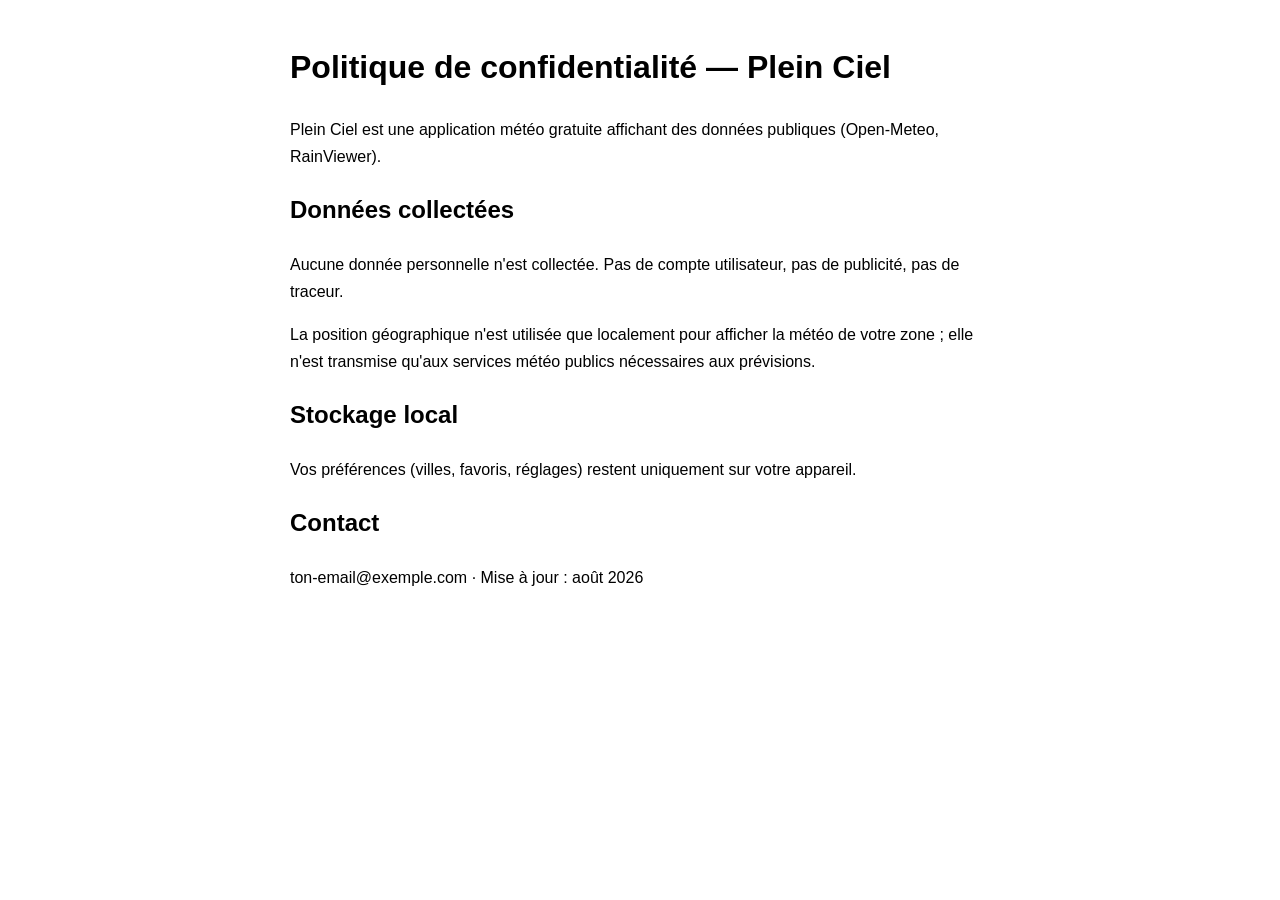
==== confidentialite.html @ 7a5f3744 "Politique de confidentialité (Play Store)" ====
<!DOCTYPE html>
<html lang="fr">
<head>
<meta charset="UTF-8">
<meta name="viewport" content="width=device-width, initial-scale=1.0">
<title>Confidentialité — Plein Ciel</title>
</head>
<body style="font-family:sans-serif;max-width:700px;margin:40px auto;line-height:1.7;padding:0 20px">
<h1>Politique de confidentialité — Plein Ciel</h1>
<p>Plein Ciel est une application météo gratuite affichant des données publiques (Open-Meteo, RainViewer).</p>
<h2>Données collectées</h2>
<p>Aucune donnée personnelle n'est collectée. Pas de compte utilisateur, pas de publicité, pas de traceur.</p>
<p>La position géographique n'est utilisée que localement pour afficher la météo de votre zone ; elle n'est transmise qu'aux services météo publics nécessaires aux prévisions.</p>
<h2>Stockage local</h2>
<p>Vos préférences (villes, favoris, réglages) restent uniquement sur votre appareil.</p>
<h2>Contact</h2>
<p>ton-email@exemple.com · Mise à jour : août 2026</p>
</body>
</html>
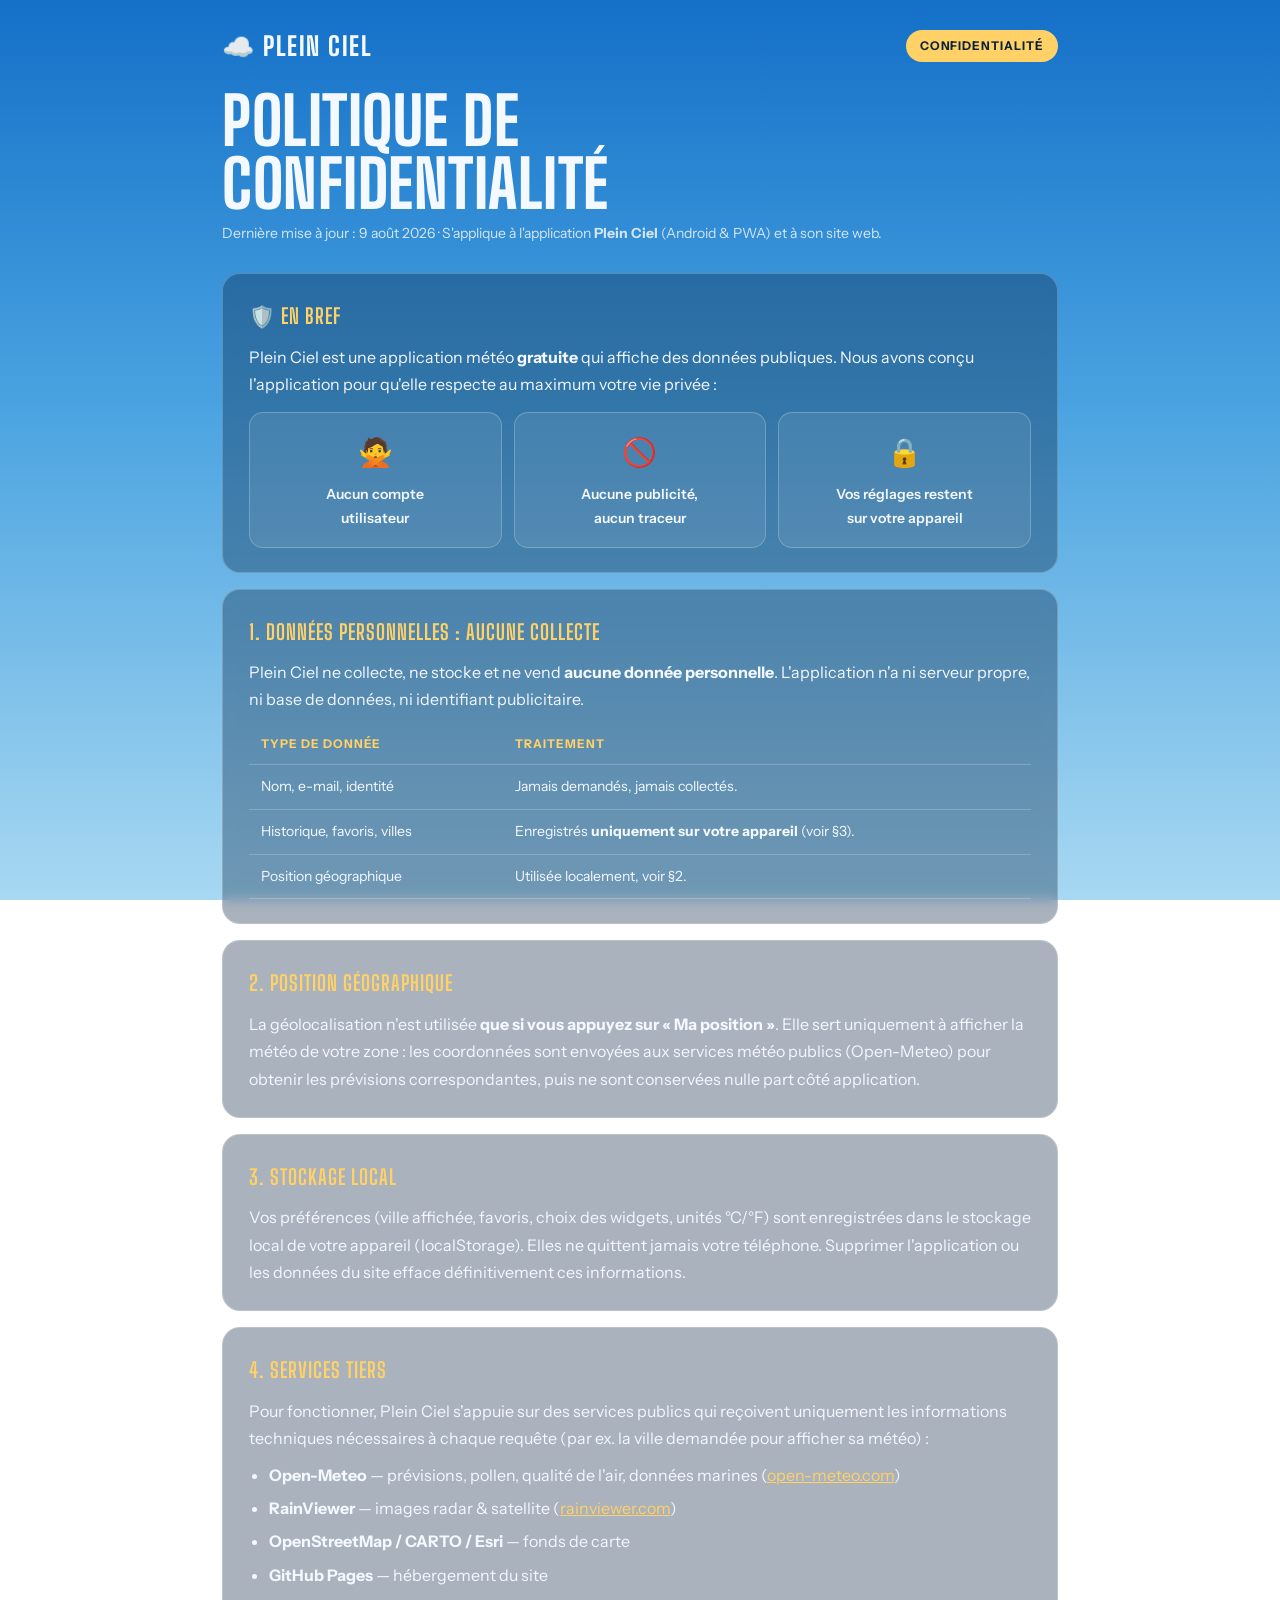
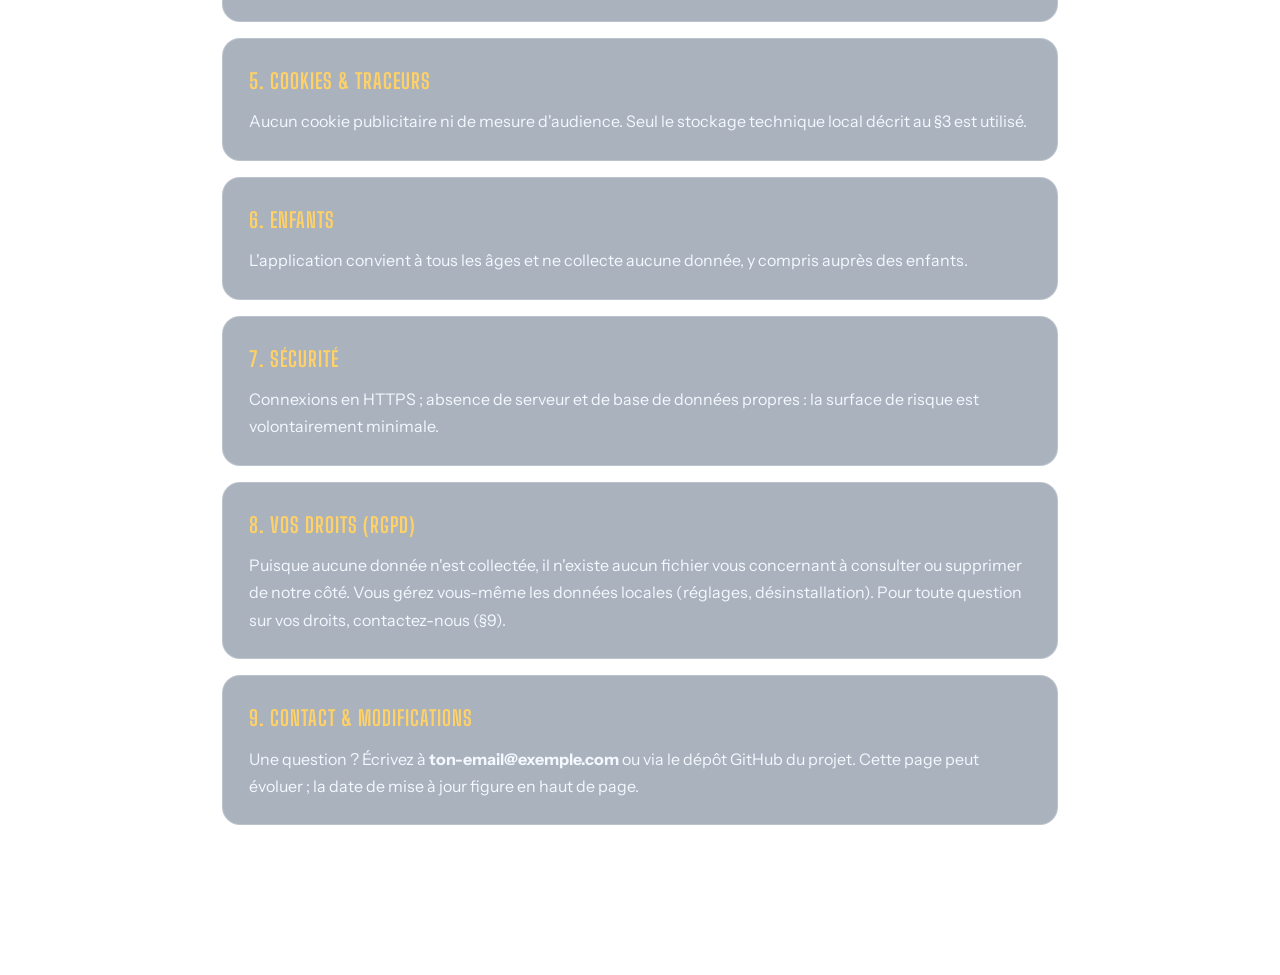
==== commit 4508f21a: "Update confidentialite.html" ====
--- a/confidentialite.html
+++ b/confidentialite.html
@@ -3,17 +3,117 @@
 <head>
 <meta charset="UTF-8">
 <meta name="viewport" content="width=device-width, initial-scale=1.0">
-<title>Confidentialité — Plein Ciel</title>
+<title>Politique de confidentialité — Plein Ciel</title>
+<meta name="description" content="Politique de confidentialité de l'application météo Plein Ciel : aucune donnée personnelle collectée.">
+<link rel="preconnect" href="https://fonts.googleapis.com">
+<link rel="preconnect" href="https://fonts.gstatic.com" crossorigin>
+<link href="https://fonts.googleapis.com/css2?family=Big+Shoulders+Display:wght@700;800&family=Instrument+Sans:wght@400;600;700&display=swap" rel="stylesheet">
+<style>
+:root{--ink:#f4f8ff;--soft:rgba(255,255,255,.78);--accent:#ffd166;--card:rgba(9,35,66,.35);--line:rgba(255,255,255,.22)}
+*{box-sizing:border-box;margin:0}
+body{font-family:'Instrument Sans',system-ui,sans-serif;color:var(--ink);line-height:1.7;
+  background:linear-gradient(180deg,#1470c8,#4aa3e0 45%,#a8d8f2);background-attachment:fixed;min-height:100vh}
+.wrap{max-width:880px;margin:0 auto;padding:0 22px 40px}
+header{display:flex;align-items:center;gap:10px;padding:24px 0 8px}
+.brand{font-family:'Big Shoulders Display';font-weight:800;font-size:26px;letter-spacing:1.5px}
+.badge{margin-left:auto;background:var(--accent);color:#0b2239;font-weight:700;font-size:12px;padding:6px 14px;border-radius:999px;letter-spacing:.08em;text-transform:uppercase}
+h1{font-family:'Big Shoulders Display';font-size:clamp(42px,7vw,66px);font-weight:800;text-transform:uppercase;line-height:.95;letter-spacing:.5px;margin:14px 0 6px}
+.meta{color:var(--soft);font-size:14px;margin-bottom:28px}
+.card{background:var(--card);border:1px solid var(--line);border-radius:18px;padding:24px 26px;backdrop-filter:blur(6px);margin-bottom:16px}
+.card h2{font-family:'Big Shoulders Display';font-size:21px;letter-spacing:1px;text-transform:uppercase;color:var(--accent);margin-bottom:10px}
+.card p{margin-bottom:10px}.card p:last-child{margin-bottom:0}
+.card ul{padding-left:20px;margin:8px 0}.card li{margin:6px 0}
+.card a{color:var(--accent)}
+.hl{display:grid;grid-template-columns:repeat(3,1fr);gap:12px;margin-top:14px}
+.hl div{background:rgba(255,255,255,.08);border:1px solid var(--line);border-radius:14px;padding:16px 10px;text-align:center;font-weight:600;font-size:14px}
+.hl .e{display:block;font-size:28px;margin-bottom:6px}
+table{width:100%;border-collapse:collapse;font-size:14px;margin-top:10px}
+th,td{padding:10px 12px;border-bottom:1px solid var(--line);text-align:left;vertical-align:top}
+th{color:var(--accent);font-size:12px;text-transform:uppercase;letter-spacing:.08em}
+footer{color:var(--soft);font-size:13px;text-align:center;padding:26px 0 46px}
+@media(max-width:640px){.hl{grid-template-columns:1fr}}
+</style>
 </head>
-<body style="font-family:sans-serif;max-width:700px;margin:40px auto;line-height:1.7;padding:0 20px">
-<h1>Politique de confidentialité — Plein Ciel</h1>
-<p>Plein Ciel est une application météo gratuite affichant des données publiques (Open-Meteo, RainViewer).</p>
-<h2>Données collectées</h2>
-<p>Aucune donnée personnelle n'est collectée. Pas de compte utilisateur, pas de publicité, pas de traceur.</p>
-<p>La position géographique n'est utilisée que localement pour afficher la météo de votre zone ; elle n'est transmise qu'aux services météo publics nécessaires aux prévisions.</p>
-<h2>Stockage local</h2>
-<p>Vos préférences (villes, favoris, réglages) restent uniquement sur votre appareil.</p>
-<h2>Contact</h2>
-<p>ton-email@exemple.com · Mise à jour : août 2026</p>
+<body>
+<div class="wrap">
+
+<header>
+  <span class="brand">☁️ PLEIN CIEL</span>
+  <span class="badge">Confidentialité</span>
+</header>
+
+<h1>Politique de<br>confidentialité</h1>
+<p class="meta">Dernière mise à jour : 9 août 2026 · S'applique à l'application <b>Plein Ciel</b> (Android &amp; PWA) et à son site web.</p>
+
+<div class="card">
+  <h2>🛡️ En bref</h2>
+  <p>Plein Ciel est une application météo <b>gratuite</b> qui affiche des données publiques. Nous avons conçu l'application pour qu'elle respecte au maximum votre vie privée :</p>
+  <div class="hl">
+    <div><span class="e">🙅</span>Aucun compte<br>utilisateur</div>
+    <div><span class="e">🚫</span>Aucune publicité,<br>aucun traceur</div>
+    <div><span class="e">🔒</span>Vos réglages restent<br>sur votre appareil</div>
+  </div>
+</div>
+
+<div class="card">
+  <h2>1. Données personnelles : aucune collecte</h2>
+  <p>Plein Ciel ne collecte, ne stocke et ne vend <b>aucune donnée personnelle</b>. L'application n'a ni serveur propre, ni base de données, ni identifiant publicitaire.</p>
+  <table>
+    <tr><th>Type de donnée</th><th>Traitement</th></tr>
+    <tr><td>Nom, e-mail, identité</td><td>Jamais demandés, jamais collectés.</td></tr>
+    <tr><td>Historique, favoris, villes</td><td>Enregistrés <b>uniquement sur votre appareil</b> (voir §3).</td></tr>
+    <tr><td>Position géographique</td><td>Utilisée localement, voir §2.</td></tr>
+  </table>
+</div>
+
+<div class="card">
+  <h2>2. Position géographique</h2>
+  <p>La géolocalisation n'est utilisée <b>que si vous appuyez sur « Ma position »</b>. Elle sert uniquement à afficher la météo de votre zone : les coordonnées sont envoyées aux services météo publics (Open-Meteo) pour obtenir les prévisions correspondantes, puis ne sont conservées nulle part côté application.</p>
+</div>
+
+<div class="card">
+  <h2>3. Stockage local</h2>
+  <p>Vos préférences (ville affichée, favoris, choix des widgets, unités °C/°F) sont enregistrées dans le stockage local de votre appareil (localStorage). Elles ne quittent jamais votre téléphone. Supprimer l'application ou les données du site efface définitivement ces informations.</p>
+</div>
+
+<div class="card">
+  <h2>4. Services tiers</h2>
+  <p>Pour fonctionner, Plein Ciel s'appuie sur des services publics qui reçoivent uniquement les informations techniques nécessaires à chaque requête (par ex. la ville demandée pour afficher sa météo) :</p>
+  <ul>
+    <li><b>Open-Meteo</b> — prévisions, pollen, qualité de l'air, données marines (<a href="https://open-meteo.com" target="_blank" rel="noopener">open-meteo.com</a>)</li>
+    <li><b>RainViewer</b> — images radar &amp; satellite (<a href="https://www.rainviewer.com" target="_blank" rel="noopener">rainviewer.com</a>)</li>
+    <li><b>OpenStreetMap / CARTO / Esri</b> — fonds de carte</li>
+    <li><b>GitHub Pages</b> — hébergement du site</li>
+  </ul>
+</div>
+
+<div class="card">
+  <h2>5. Cookies &amp; traceurs</h2>
+  <p>Aucun cookie publicitaire ni de mesure d'audience. Seul le stockage technique local décrit au §3 est utilisé.</p>
+</div>
+
+<div class="card">
+  <h2>6. Enfants</h2>
+  <p>L'application convient à tous les âges et ne collecte aucune donnée, y compris auprès des enfants.</p>
+</div>
+
+<div class="card">
+  <h2>7. Sécurité</h2>
+  <p>Connexions en HTTPS ; absence de serveur et de base de données propres : la surface de risque est volontairement minimale.</p>
+</div>
+
+<div class="card">
+  <h2>8. Vos droits (RGPD)</h2>
+  <p>Puisque aucune donnée n'est collectée, il n'existe aucun fichier vous concernant à consulter ou supprimer de notre côté. Vous gérez vous-même les données locales (réglages, désinstallation). Pour toute question sur vos droits, contactez-nous (§9).</p>
+</div>
+
+<div class="card">
+  <h2>9. Contact &amp; modifications</h2>
+  <p>Une question ? Écrivez à <b>ton-email@exemple.com</b> ou via le dépôt GitHub du projet. Cette page peut évoluer ; la date de mise à jour figure en haut de page.</p>
+</div>
+
+<footer>☁️ Plein Ciel — application gratuite faite avec ❤️ · données ouvertes Open-Meteo &amp; RainViewer · 2026</footer>
+
+</div>
 </body>
-</html>+</html>
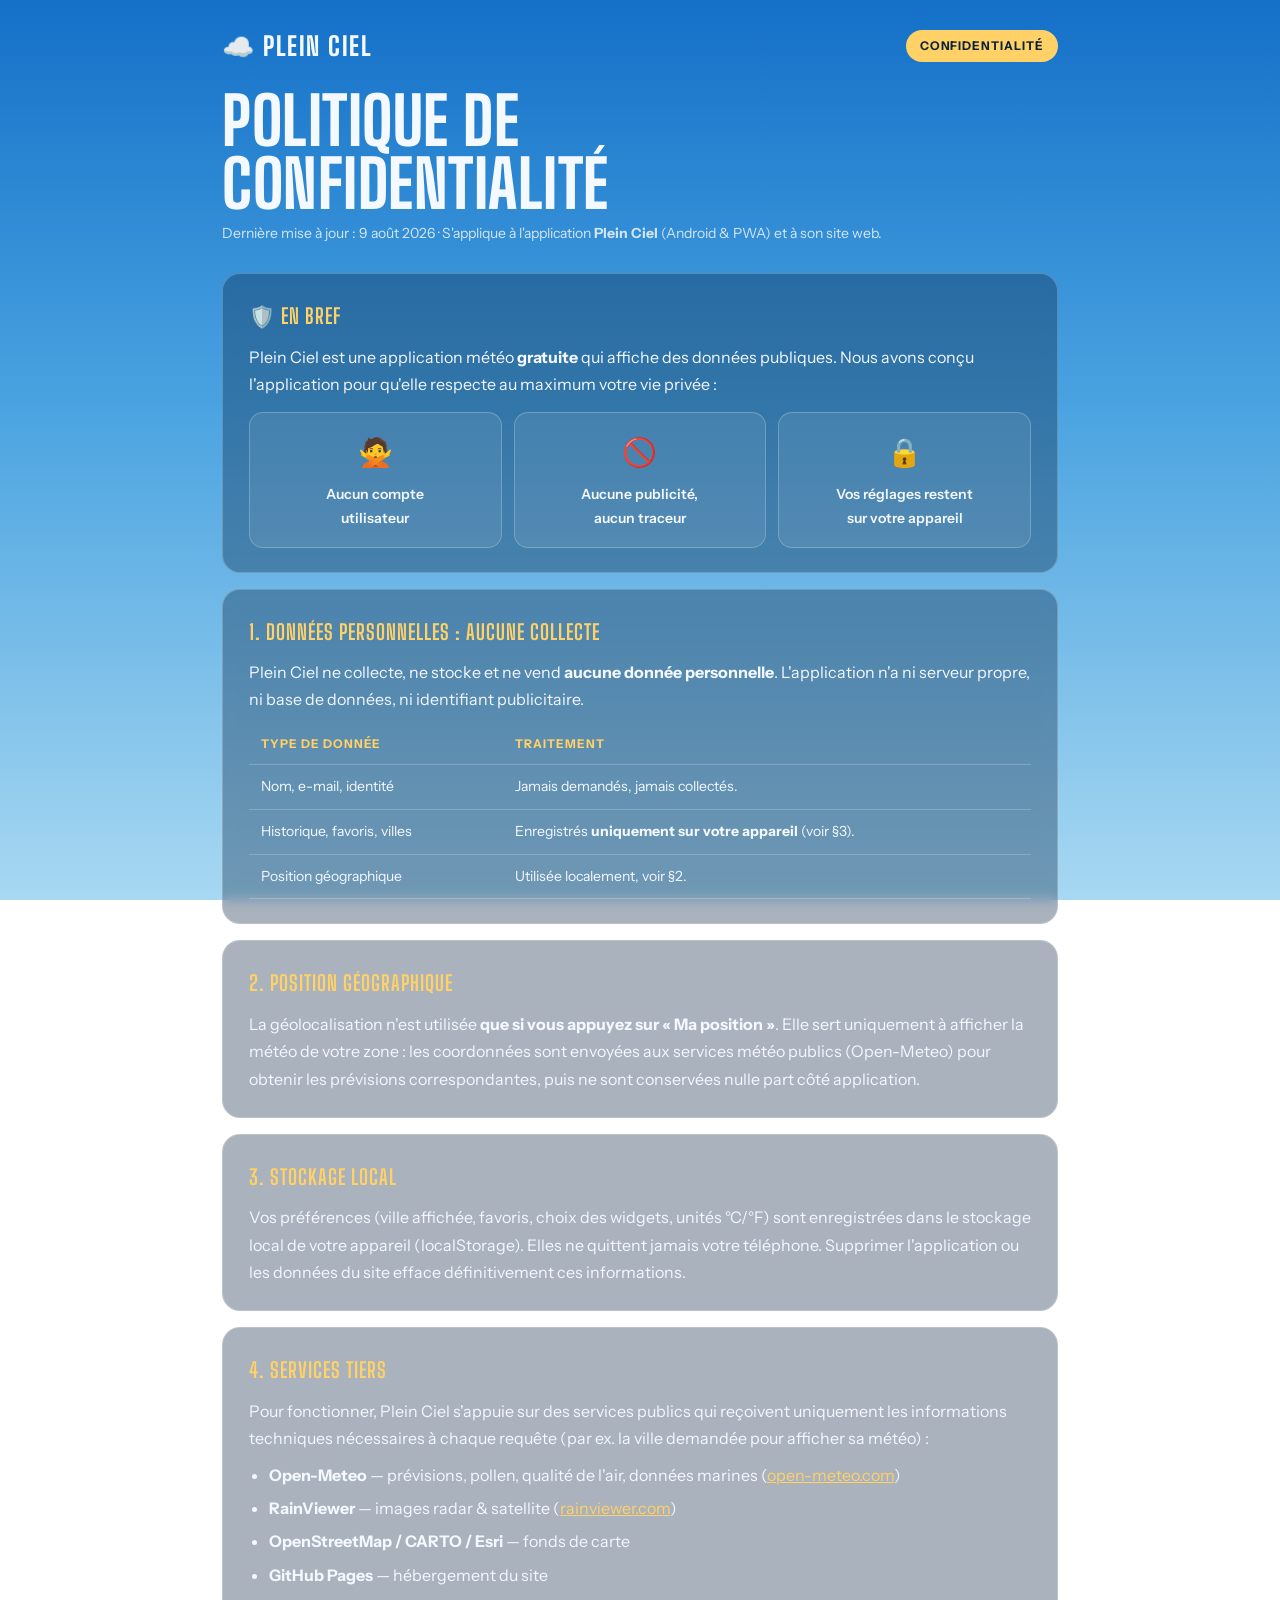
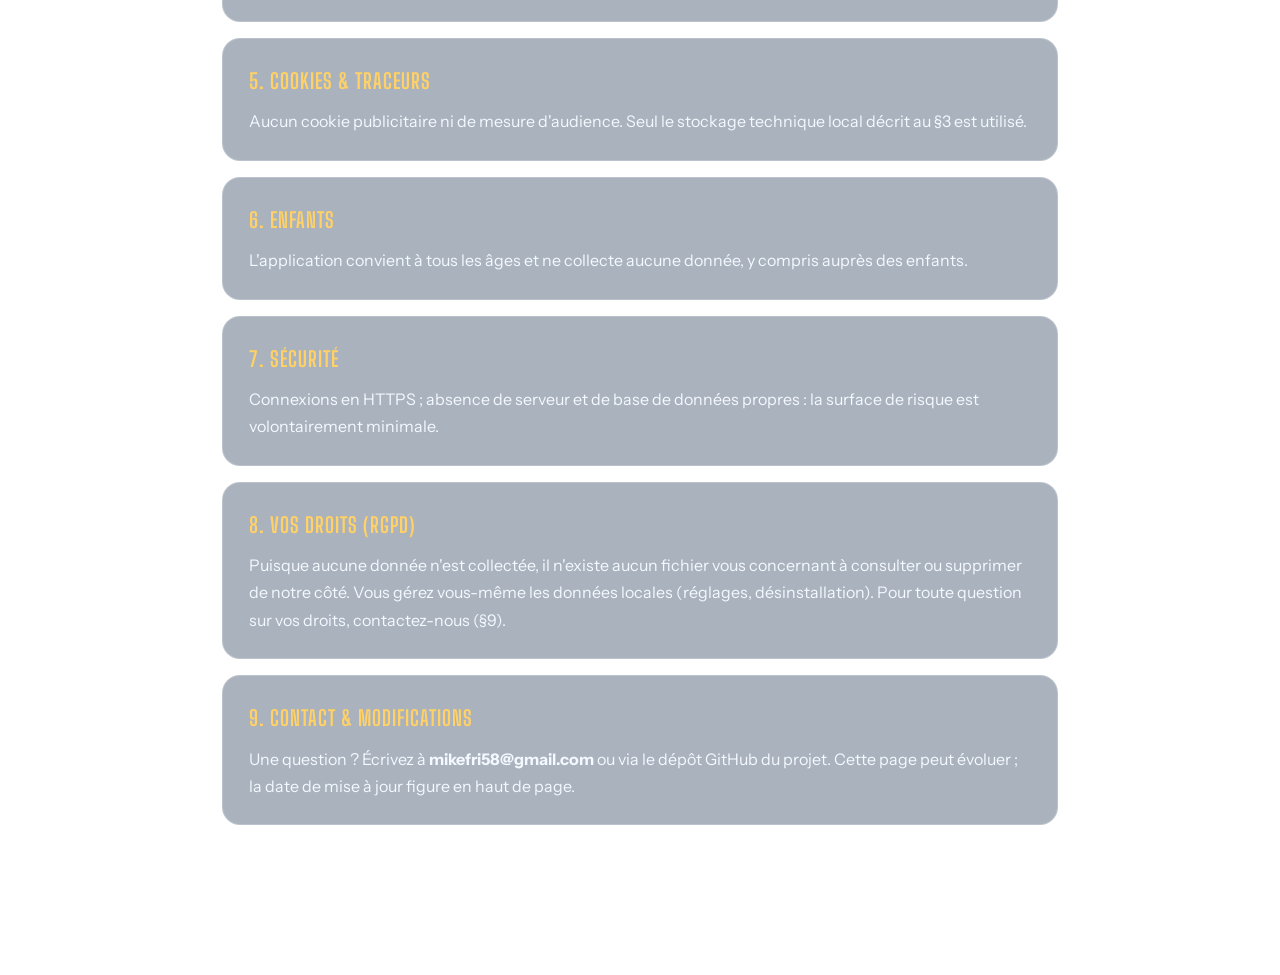
==== commit 8f9f4a25: "Update confidentialite.html" ====
--- a/confidentialite.html
+++ b/confidentialite.html
@@ -109,7 +109,7 @@
 
 <div class="card">
   <h2>9. Contact &amp; modifications</h2>
-  <p>Une question ? Écrivez à <b>ton-email@exemple.com</b> ou via le dépôt GitHub du projet. Cette page peut évoluer ; la date de mise à jour figure en haut de page.</p>
+  <p>Une question ? Écrivez à <b>mikefri58@gmail.com</b> ou via le dépôt GitHub du projet. Cette page peut évoluer ; la date de mise à jour figure en haut de page.</p>
 </div>
 
 <footer>☁️ Plein Ciel — application gratuite faite avec ❤️ · données ouvertes Open-Meteo &amp; RainViewer · 2026</footer>
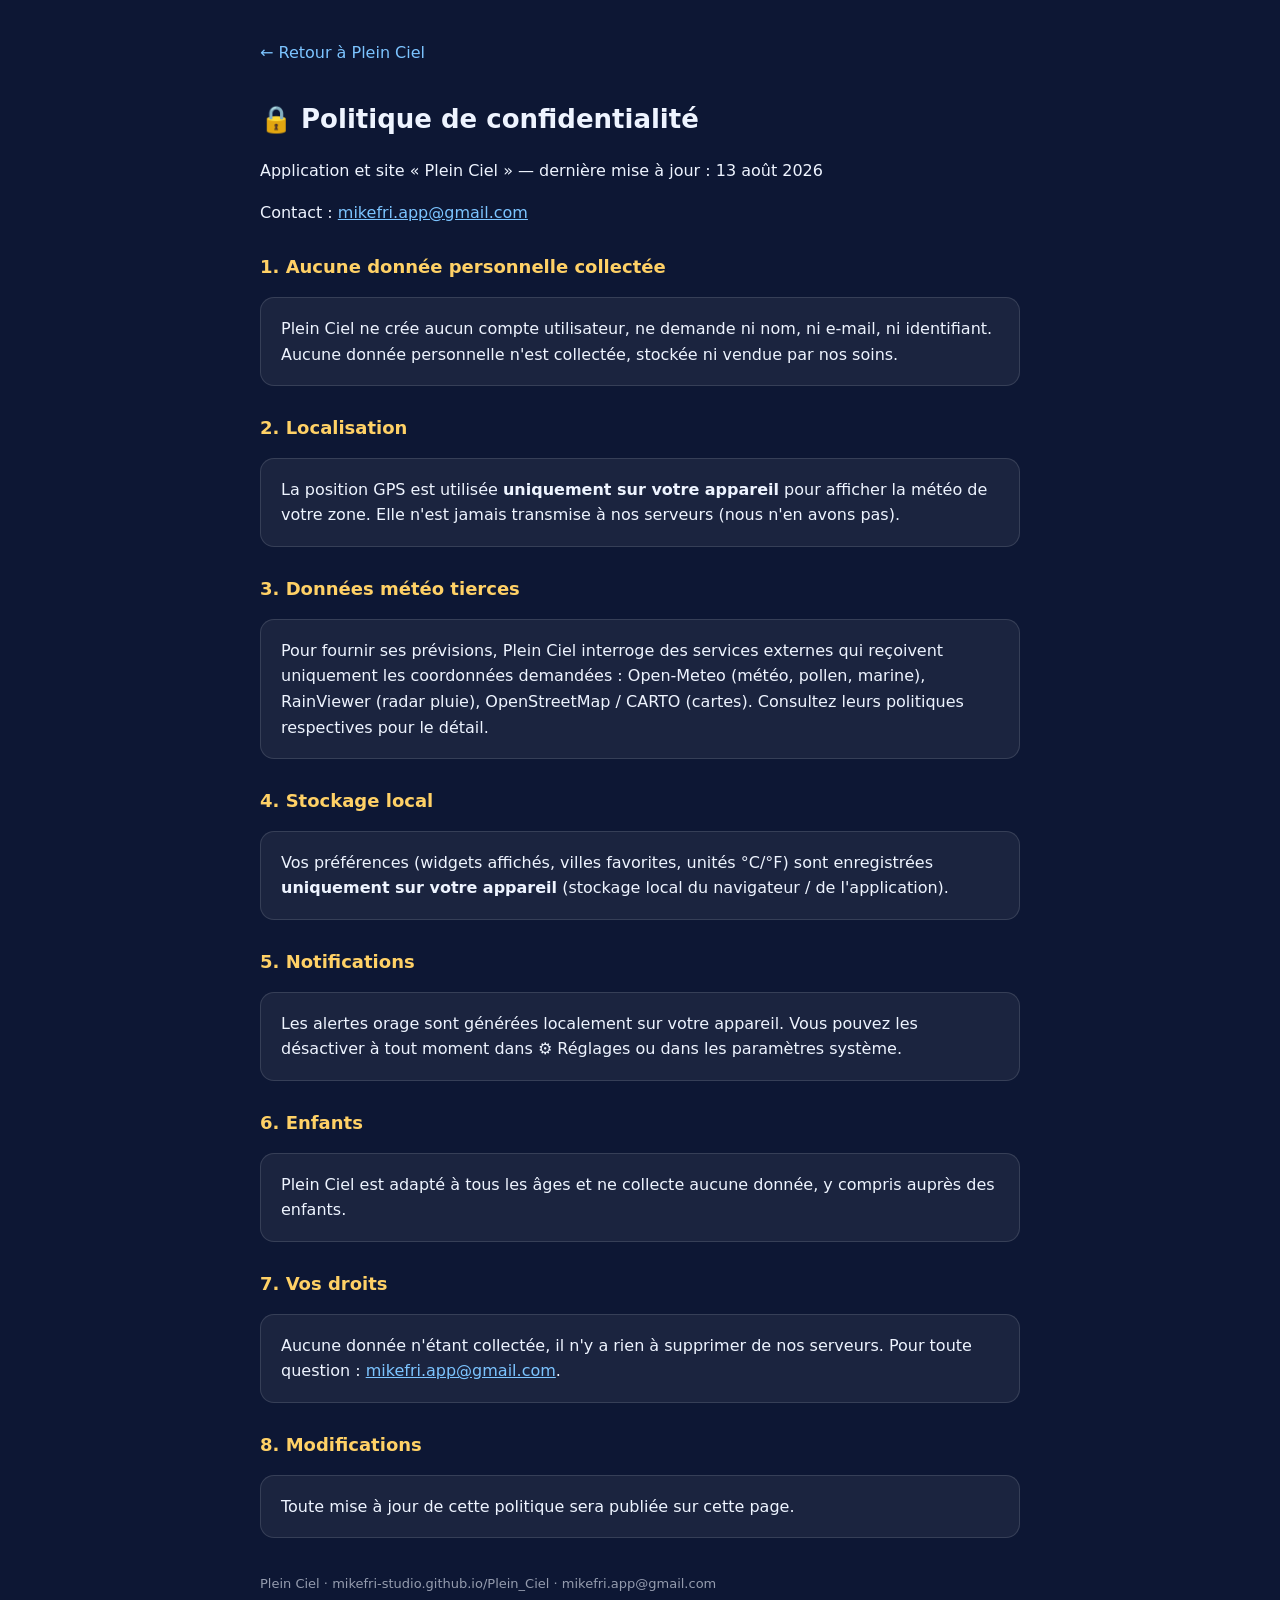
==== commit bd908112: "Politique de confidentialité : nouveau contact mikefri.app@gmail.com" ====
--- a/confidentialite.html
+++ b/confidentialite.html
@@ -2,118 +2,50 @@
 <html lang="fr">
 <head>
 <meta charset="UTF-8">
-<meta name="viewport" content="width=device-width, initial-scale=1.0">
+<meta name="viewport" content="width=device-width, initial-scale=1">
 <title>Politique de confidentialité — Plein Ciel</title>
-<meta name="description" content="Politique de confidentialité de l'application météo Plein Ciel : aucune donnée personnelle collectée.">
-<link rel="preconnect" href="https://fonts.googleapis.com">
-<link rel="preconnect" href="https://fonts.gstatic.com" crossorigin>
-<link href="https://fonts.googleapis.com/css2?family=Big+Shoulders+Display:wght@700;800&family=Instrument+Sans:wght@400;600;700&display=swap" rel="stylesheet">
 <style>
-:root{--ink:#f4f8ff;--soft:rgba(255,255,255,.78);--accent:#ffd166;--card:rgba(9,35,66,.35);--line:rgba(255,255,255,.22)}
-*{box-sizing:border-box;margin:0}
-body{font-family:'Instrument Sans',system-ui,sans-serif;color:var(--ink);line-height:1.7;
-  background:linear-gradient(180deg,#1470c8,#4aa3e0 45%,#a8d8f2);background-attachment:fixed;min-height:100vh}
-.wrap{max-width:880px;margin:0 auto;padding:0 22px 40px}
-header{display:flex;align-items:center;gap:10px;padding:24px 0 8px}
-.brand{font-family:'Big Shoulders Display';font-weight:800;font-size:26px;letter-spacing:1.5px}
-.badge{margin-left:auto;background:var(--accent);color:#0b2239;font-weight:700;font-size:12px;padding:6px 14px;border-radius:999px;letter-spacing:.08em;text-transform:uppercase}
-h1{font-family:'Big Shoulders Display';font-size:clamp(42px,7vw,66px);font-weight:800;text-transform:uppercase;line-height:.95;letter-spacing:.5px;margin:14px 0 6px}
-.meta{color:var(--soft);font-size:14px;margin-bottom:28px}
-.card{background:var(--card);border:1px solid var(--line);border-radius:18px;padding:24px 26px;backdrop-filter:blur(6px);margin-bottom:16px}
-.card h2{font-family:'Big Shoulders Display';font-size:21px;letter-spacing:1px;text-transform:uppercase;color:var(--accent);margin-bottom:10px}
-.card p{margin-bottom:10px}.card p:last-child{margin-bottom:0}
-.card ul{padding-left:20px;margin:8px 0}.card li{margin:6px 0}
-.card a{color:var(--accent)}
-.hl{display:grid;grid-template-columns:repeat(3,1fr);gap:12px;margin-top:14px}
-.hl div{background:rgba(255,255,255,.08);border:1px solid var(--line);border-radius:14px;padding:16px 10px;text-align:center;font-weight:600;font-size:14px}
-.hl .e{display:block;font-size:28px;margin-bottom:6px}
-table{width:100%;border-collapse:collapse;font-size:14px;margin-top:10px}
-th,td{padding:10px 12px;border-bottom:1px solid var(--line);text-align:left;vertical-align:top}
-th{color:var(--accent);font-size:12px;text-transform:uppercase;letter-spacing:.08em}
-footer{color:var(--soft);font-size:13px;text-align:center;padding:26px 0 46px}
-@media(max-width:640px){.hl{grid-template-columns:1fr}}
+  body{margin:0;background:#0d1734;color:#eef4ff;font-family:system-ui,-apple-system,'Segoe UI',Roboto,sans-serif;line-height:1.6}
+  .wrap{max-width:760px;margin:0 auto;padding:40px 20px}
+  h1{font-size:26px} h2{font-size:18px;color:#ffd166;margin-top:28px}
+  a{color:#7cc4ff}
+  .card{background:rgba(255,255,255,.06);border:1px solid rgba(255,255,255,.12);border-radius:14px;padding:18px 20px;margin-top:12px}
+  .back{display:inline-block;margin-bottom:16px;text-decoration:none}
+  footer{opacity:.6;font-size:13px;margin-top:36px}
 </style>
 </head>
 <body>
 <div class="wrap">
+<a class="back" href="./">← Retour à Plein Ciel</a>
+<h1>🔒 Politique de confidentialité</h1>
+<p>Application et site « Plein Ciel » — dernière mise à jour : 13 août 2026</p>
+<p>Contact : <a href="mailto:mikefri.app@gmail.com">mikefri.app@gmail.com</a></p>
 
-<header>
-  <span class="brand">☁️ PLEIN CIEL</span>
-  <span class="badge">Confidentialité</span>
-</header>
+<h2>1. Aucune donnée personnelle collectée</h2>
+<div class="card">Plein Ciel ne crée aucun compte utilisateur, ne demande ni nom, ni e-mail, ni identifiant. Aucune donnée personnelle n'est collectée, stockée ni vendue par nos soins.</div>
 
-<h1>Politique de<br>confidentialité</h1>
-<p class="meta">Dernière mise à jour : 9 août 2026 · S'applique à l'application <b>Plein Ciel</b> (Android &amp; PWA) et à son site web.</p>
+<h2>2. Localisation</h2>
+<div class="card">La position GPS est utilisée <b>uniquement sur votre appareil</b> pour afficher la météo de votre zone. Elle n'est jamais transmise à nos serveurs (nous n'en avons pas).</div>
 
-<div class="card">
-  <h2>🛡️ En bref</h2>
-  <p>Plein Ciel est une application météo <b>gratuite</b> qui affiche des données publiques. Nous avons conçu l'application pour qu'elle respecte au maximum votre vie privée :</p>
-  <div class="hl">
-    <div><span class="e">🙅</span>Aucun compte<br>utilisateur</div>
-    <div><span class="e">🚫</span>Aucune publicité,<br>aucun traceur</div>
-    <div><span class="e">🔒</span>Vos réglages restent<br>sur votre appareil</div>
-  </div>
-</div>
+<h2>3. Données météo tierces</h2>
+<div class="card">Pour fournir ses prévisions, Plein Ciel interroge des services externes qui reçoivent uniquement les coordonnées demandées : Open-Meteo (météo, pollen, marine), RainViewer (radar pluie), OpenStreetMap / CARTO (cartes). Consultez leurs politiques respectives pour le détail.</div>
 
-<div class="card">
-  <h2>1. Données personnelles : aucune collecte</h2>
-  <p>Plein Ciel ne collecte, ne stocke et ne vend <b>aucune donnée personnelle</b>. L'application n'a ni serveur propre, ni base de données, ni identifiant publicitaire.</p>
-  <table>
-    <tr><th>Type de donnée</th><th>Traitement</th></tr>
-    <tr><td>Nom, e-mail, identité</td><td>Jamais demandés, jamais collectés.</td></tr>
-    <tr><td>Historique, favoris, villes</td><td>Enregistrés <b>uniquement sur votre appareil</b> (voir §3).</td></tr>
-    <tr><td>Position géographique</td><td>Utilisée localement, voir §2.</td></tr>
-  </table>
-</div>
+<h2>4. Stockage local</h2>
+<div class="card">Vos préférences (widgets affichés, villes favorites, unités °C/°F) sont enregistrées <b>uniquement sur votre appareil</b> (stockage local du navigateur / de l'application).</div>
 
-<div class="card">
-  <h2>2. Position géographique</h2>
-  <p>La géolocalisation n'est utilisée <b>que si vous appuyez sur « Ma position »</b>. Elle sert uniquement à afficher la météo de votre zone : les coordonnées sont envoyées aux services météo publics (Open-Meteo) pour obtenir les prévisions correspondantes, puis ne sont conservées nulle part côté application.</p>
-</div>
+<h2>5. Notifications</h2>
+<div class="card">Les alertes orage sont générées localement sur votre appareil. Vous pouvez les désactiver à tout moment dans ⚙️ Réglages ou dans les paramètres système.</div>
 
-<div class="card">
-  <h2>3. Stockage local</h2>
-  <p>Vos préférences (ville affichée, favoris, choix des widgets, unités °C/°F) sont enregistrées dans le stockage local de votre appareil (localStorage). Elles ne quittent jamais votre téléphone. Supprimer l'application ou les données du site efface définitivement ces informations.</p>
-</div>
+<h2>6. Enfants</h2>
+<div class="card">Plein Ciel est adapté à tous les âges et ne collecte aucune donnée, y compris auprès des enfants.</div>
 
-<div class="card">
-  <h2>4. Services tiers</h2>
-  <p>Pour fonctionner, Plein Ciel s'appuie sur des services publics qui reçoivent uniquement les informations techniques nécessaires à chaque requête (par ex. la ville demandée pour afficher sa météo) :</p>
-  <ul>
-    <li><b>Open-Meteo</b> — prévisions, pollen, qualité de l'air, données marines (<a href="https://open-meteo.com" target="_blank" rel="noopener">open-meteo.com</a>)</li>
-    <li><b>RainViewer</b> — images radar &amp; satellite (<a href="https://www.rainviewer.com" target="_blank" rel="noopener">rainviewer.com</a>)</li>
-    <li><b>OpenStreetMap / CARTO / Esri</b> — fonds de carte</li>
-    <li><b>GitHub Pages</b> — hébergement du site</li>
-  </ul>
-</div>
+<h2>7. Vos droits</h2>
+<div class="card">Aucune donnée n'étant collectée, il n'y a rien à supprimer de nos serveurs. Pour toute question : <a href="mailto:mikefri.app@gmail.com">mikefri.app@gmail.com</a>.</div>
 
-<div class="card">
-  <h2>5. Cookies &amp; traceurs</h2>
-  <p>Aucun cookie publicitaire ni de mesure d'audience. Seul le stockage technique local décrit au §3 est utilisé.</p>
-</div>
+<h2>8. Modifications</h2>
+<div class="card">Toute mise à jour de cette politique sera publiée sur cette page.</div>
 
-<div class="card">
-  <h2>6. Enfants</h2>
-  <p>L'application convient à tous les âges et ne collecte aucune donnée, y compris auprès des enfants.</p>
-</div>
-
-<div class="card">
-  <h2>7. Sécurité</h2>
-  <p>Connexions en HTTPS ; absence de serveur et de base de données propres : la surface de risque est volontairement minimale.</p>
-</div>
-
-<div class="card">
-  <h2>8. Vos droits (RGPD)</h2>
-  <p>Puisque aucune donnée n'est collectée, il n'existe aucun fichier vous concernant à consulter ou supprimer de notre côté. Vous gérez vous-même les données locales (réglages, désinstallation). Pour toute question sur vos droits, contactez-nous (§9).</p>
-</div>
-
-<div class="card">
-  <h2>9. Contact &amp; modifications</h2>
-  <p>Une question ? Écrivez à <b>mikefri58@gmail.com</b> ou via le dépôt GitHub du projet. Cette page peut évoluer ; la date de mise à jour figure en haut de page.</p>
-</div>
-
-<footer>☁️ Plein Ciel — application gratuite faite avec ❤️ · données ouvertes Open-Meteo &amp; RainViewer · 2026</footer>
-
+<footer>Plein Ciel · mikefri-studio.github.io/Plein_Ciel · mikefri.app@gmail.com</footer>
 </div>
 </body>
 </html>
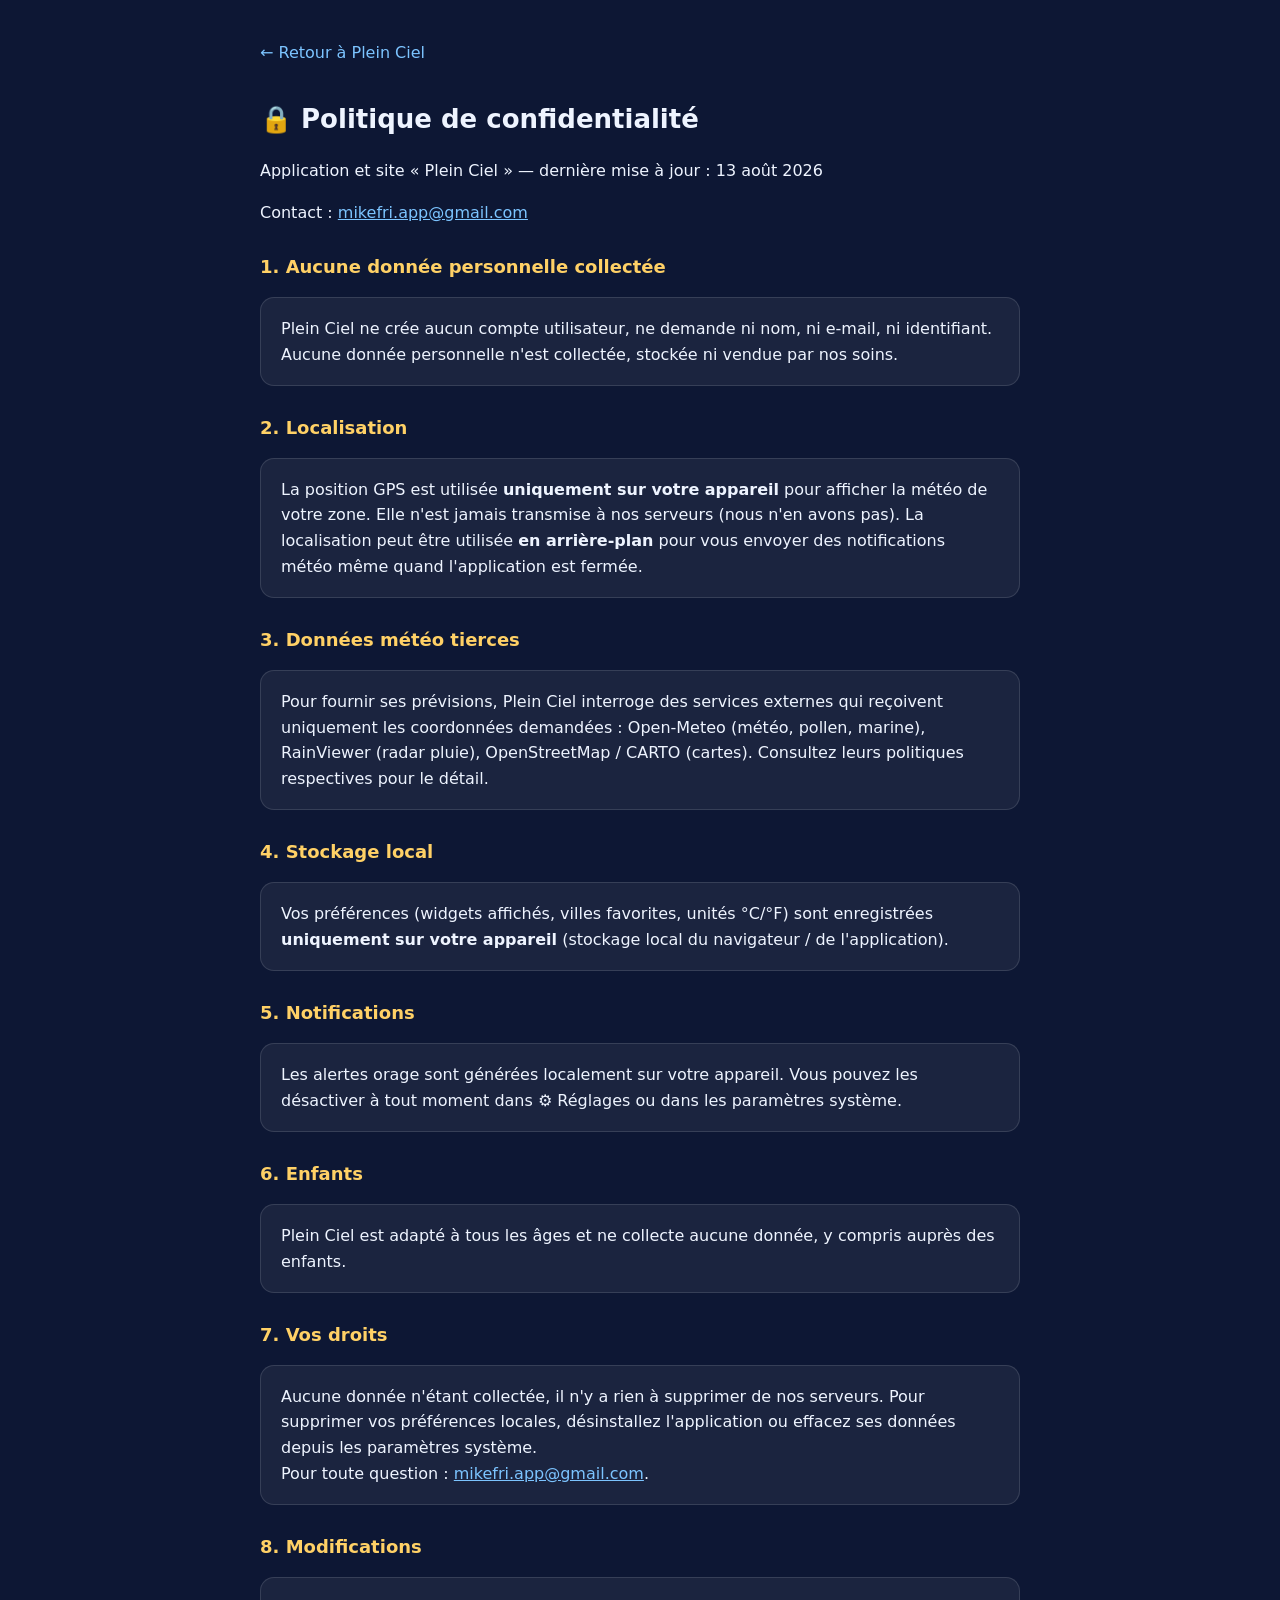
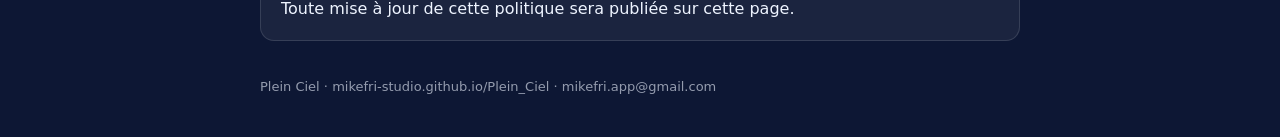
==== commit 031f9536: "📄 Politique : ajout arrière-plan + suppression locale" ====
--- a/confidentialite.html
+++ b/confidentialite.html
@@ -25,7 +25,7 @@
 <div class="card">Plein Ciel ne crée aucun compte utilisateur, ne demande ni nom, ni e-mail, ni identifiant. Aucune donnée personnelle n'est collectée, stockée ni vendue par nos soins.</div>
 
 <h2>2. Localisation</h2>
-<div class="card">La position GPS est utilisée <b>uniquement sur votre appareil</b> pour afficher la météo de votre zone. Elle n'est jamais transmise à nos serveurs (nous n'en avons pas).</div>
+<div class="card">La position GPS est utilisée <b>uniquement sur votre appareil</b> pour afficher la météo de votre zone. Elle n'est jamais transmise à nos serveurs (nous n'en avons pas). La localisation peut être utilisée <b>en arrière-plan</b> pour vous envoyer des notifications météo même quand l'application est fermée.</div>
 
 <h2>3. Données météo tierces</h2>
 <div class="card">Pour fournir ses prévisions, Plein Ciel interroge des services externes qui reçoivent uniquement les coordonnées demandées : Open-Meteo (météo, pollen, marine), RainViewer (radar pluie), OpenStreetMap / CARTO (cartes). Consultez leurs politiques respectives pour le détail.</div>
@@ -40,7 +40,7 @@
 <div class="card">Plein Ciel est adapté à tous les âges et ne collecte aucune donnée, y compris auprès des enfants.</div>
 
 <h2>7. Vos droits</h2>
-<div class="card">Aucune donnée n'étant collectée, il n'y a rien à supprimer de nos serveurs. Pour toute question : <a href="mailto:mikefri.app@gmail.com">mikefri.app@gmail.com</a>.</div>
+<div class="card">Aucune donnée n'étant collectée, il n'y a rien à supprimer de nos serveurs. Pour supprimer vos préférences locales, désinstallez l'application ou effacez ses données depuis les paramètres système.<br>Pour toute question : <a href="mailto:mikefri.app@gmail.com">mikefri.app@gmail.com</a>.</div>
 
 <h2>8. Modifications</h2>
 <div class="card">Toute mise à jour de cette politique sera publiée sur cette page.</div>
